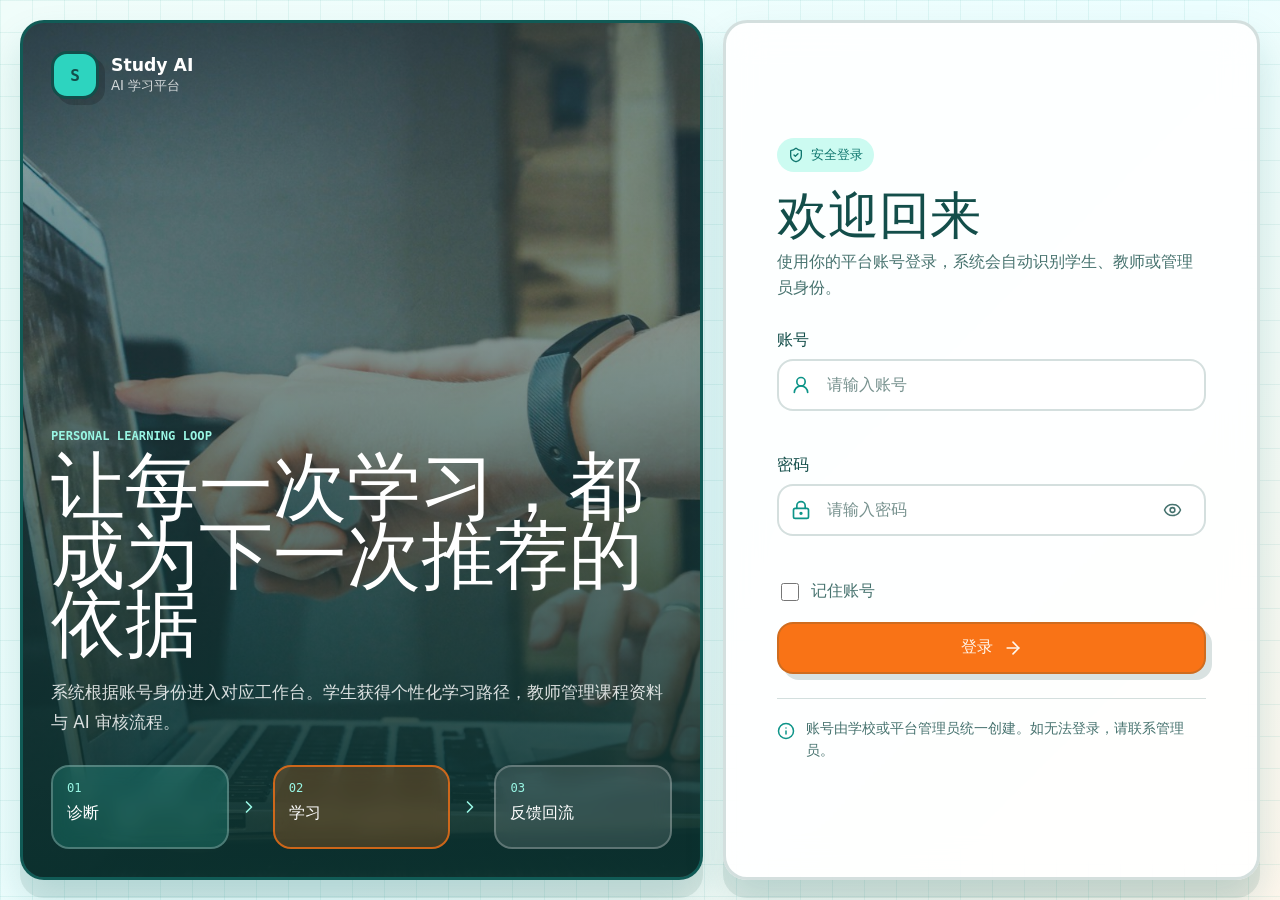
==== src/main/resources/static/login.html @ c4ea41bf "feat: add role-based frontend workspaces" ====
<!doctype html>
<html lang="zh-CN">
  <head>
    <meta charset="UTF-8" />
    <meta name="viewport" content="width=device-width, initial-scale=1.0" />
    <meta name="theme-color" content="#0d9488" />
    <title>登录 | Study AI</title>
    <link rel="stylesheet" href="./assets/login.css" />
    <script src="./assets/lucide.min.js" defer></script>
    <script src="./assets/login.js" defer></script>
  </head>
  <body>
    <main class="login-page">
      <section class="visual-panel" aria-labelledby="platform-title">
        <img
          class="visual-image"
          src="./assets/login-learning.jpg"
          alt="学生在电脑前进行在线学习"
        />
        <div class="visual-shade" aria-hidden="true"></div>

        <a class="brand brand-on-image" href="./login.html" aria-label="Study AI 登录首页">
          <span class="brand-mark">S</span>
          <span>
            <strong>Study AI</strong>
            <small>AI 学习平台</small>
          </span>
        </a>

        <div class="visual-copy">
          <p class="eyebrow eyebrow-light">PERSONAL LEARNING LOOP</p>
          <h1 id="platform-title">让每一次学习，都成为下一次推荐的依据</h1>
          <p>系统根据账号身份进入对应工作台。学生获得个性化学习路径，教师管理课程资料与 AI 审核流程。</p>
        </div>

        <div class="loop-preview" aria-label="AI 学习闭环">
          <div class="loop-step is-complete">
            <span>01</span>
            <strong>诊断</strong>
          </div>
          <i data-lucide="chevron-right" aria-hidden="true"></i>
          <div class="loop-step is-current">
            <span>02</span>
            <strong>学习</strong>
          </div>
          <i data-lucide="chevron-right" aria-hidden="true"></i>
          <div class="loop-step">
            <span>03</span>
            <strong>反馈回流</strong>
          </div>
        </div>
      </section>

      <section class="form-panel" aria-labelledby="login-title">
        <div class="mobile-brand">
          <span class="brand-mark">S</span>
          <span>
            <strong>Study AI</strong>
            <small>AI 学习平台</small>
          </span>
        </div>

        <div class="login-card">
          <header class="form-heading">
            <span class="status-pill">
              <i data-lucide="shield-check" aria-hidden="true"></i>
              安全登录
            </span>
            <h2 id="login-title">欢迎回来</h2>
            <p>使用你的平台账号登录，系统会自动识别学生、教师或管理员身份。</p>
          </header>

          <div class="alert" id="form-alert" role="alert" aria-live="polite" hidden>
            <i data-lucide="circle-alert" aria-hidden="true"></i>
            <span id="form-alert-text"></span>
          </div>

          <form id="login-form" novalidate>
            <div class="field">
              <label for="username">账号</label>
              <div class="input-shell">
                <i data-lucide="user-round" aria-hidden="true"></i>
                <input
                  id="username"
                  name="username"
                  type="text"
                  autocomplete="username"
                  minlength="4"
                  placeholder="请输入账号"
                  aria-describedby="username-error"
                  required
                />
              </div>
              <p class="field-error" id="username-error"></p>
            </div>

            <div class="field">
              <div class="label-row">
                <label for="password">密码</label>
              </div>
              <div class="input-shell">
                <i data-lucide="lock-keyhole" aria-hidden="true"></i>
                <input
                  id="password"
                  name="password"
                  type="password"
                  autocomplete="current-password"
                  minlength="8"
                  placeholder="请输入密码"
                  aria-describedby="password-error"
                  required
                />
                <button class="password-toggle" id="password-toggle" type="button" aria-label="显示密码" aria-pressed="false">
                  <i data-lucide="eye" aria-hidden="true"></i>
                </button>
              </div>
              <p class="field-error" id="password-error"></p>
            </div>

            <label class="remember-row">
              <input id="remember-username" type="checkbox" />
              <span>记住账号</span>
            </label>

            <button class="submit-button" id="submit-button" type="submit">
              <span class="button-label">登录</span>
              <i data-lucide="arrow-right" aria-hidden="true"></i>
              <span class="spinner" aria-hidden="true"></span>
            </button>
          </form>

          <section class="success-panel" id="success-panel" aria-live="polite" hidden>
            <span class="success-icon"><i data-lucide="check" aria-hidden="true"></i></span>
            <p class="eyebrow">SIGNED IN</p>
            <h3>登录成功</h3>
            <p><strong id="success-username"></strong>，已识别为 <span id="success-role"></span>。</p>
            <p class="success-note">对应工作台页面接入后，将从这里自动进入。</p>
          </section>

          <footer class="form-footer">
            <i data-lucide="info" aria-hidden="true"></i>
            <span>账号由学校或平台管理员统一创建。如无法登录，请联系管理员。</span>
          </footer>
        </div>
      </section>
    </main>
  </body>
</html>
---- src/main/resources/static/assets/login.css ----
:root {
  --ink: #134e4a;
  --muted: #47736f;
  --primary: #0d9488;
  --primary-dark: #0f766e;
  --secondary: #2dd4bf;
  --soft: #ccfbf1;
  --surface: #ffffff;
  --background: #f0fdfa;
  --accent: #f97316;
  --accent-dark: #c2410c;
  --danger: #b91c1c;
  --danger-soft: #fee2e2;
  --line: rgba(19, 78, 74, 0.18);
  --shadow: 0 18px 0 rgba(19, 78, 74, 0.1), 0 22px 38px rgba(15, 118, 110, 0.18);
  color: var(--ink);
  font-family: "Segoe UI", "Microsoft YaHei", system-ui, sans-serif;
  font-synthesis: none;
}

* {
  box-sizing: border-box;
}

body {
  min-width: 320px;
  min-height: 100vh;
  margin: 0;
  background: var(--background);
}

button,
input {
  font: inherit;
}

button,
a,
label[for],
.remember-row {
  cursor: pointer;
}

button:focus-visible,
a:focus-visible,
input:focus-visible {
  outline: 3px solid rgba(249, 115, 22, 0.5);
  outline-offset: 3px;
}

[hidden] {
  display: none !important;
}

.login-page {
  display: grid;
  grid-template-columns: minmax(0, 1.12fr) minmax(440px, 0.88fr);
  gap: 20px;
  min-height: 100vh;
  padding: 20px;
  background:
    linear-gradient(90deg, rgba(13, 148, 136, 0.08) 1px, transparent 1px),
    linear-gradient(rgba(13, 148, 136, 0.08) 1px, transparent 1px),
    linear-gradient(135deg, #f0fdfa 0%, #ecfeff 56%, #fff7ed 100%);
  background-size: 32px 32px, 32px 32px, auto;
}

.visual-panel,
.form-panel {
  min-width: 0;
  border: 3px solid var(--line);
  border-radius: 24px;
  box-shadow: var(--shadow);
}

.visual-panel {
  position: relative;
  display: flex;
  flex-direction: column;
  justify-content: space-between;
  min-height: calc(100vh - 40px);
  padding: 28px;
  overflow: hidden;
  color: #ffffff;
  background: #115e59;
}

.visual-image,
.visual-shade {
  position: absolute;
  inset: 0;
  width: 100%;
  height: 100%;
}

.visual-image {
  object-fit: cover;
  object-position: center;
}

.visual-shade {
  background: linear-gradient(180deg, rgba(9, 48, 45, 0.42) 0%, rgba(9, 48, 45, 0.48) 36%, rgba(9, 48, 45, 0.94) 100%);
}

.brand,
.mobile-brand {
  display: flex;
  align-items: center;
  gap: 12px;
}

.brand {
  color: inherit;
  text-decoration: none;
}

.brand-on-image,
.visual-copy,
.loop-preview {
  position: relative;
  z-index: 1;
}

.brand-mark {
  display: grid;
  width: 48px;
  height: 48px;
  flex: 0 0 48px;
  place-items: center;
  border: 3px solid currentColor;
  border-radius: 16px;
  background: var(--secondary);
  color: var(--ink);
  box-shadow: 6px 6px 0 rgba(0, 0, 0, 0.18);
  font-family: Consolas, "Microsoft YaHei", monospace;
  font-weight: 700;
}

.brand strong,
.brand small,
.mobile-brand strong,
.mobile-brand small {
  display: block;
}

.brand strong,
.mobile-brand strong {
  font-size: 1.08rem;
}

.brand small,
.mobile-brand small {
  margin-top: 2px;
  opacity: 0.78;
}

.visual-copy {
  max-width: 800px;
  margin-top: auto;
  padding-top: 60px;
}

.eyebrow {
  margin: 0 0 10px;
  color: var(--muted);
  font-family: Consolas, "Microsoft YaHei", monospace;
  font-size: 0.76rem;
  font-weight: 700;
  letter-spacing: 0;
}

.eyebrow-light {
  color: #99f6e4;
}

.visual-copy h1 {
  max-width: 760px;
  margin: 0;
  font-size: clamp(2.8rem, 5.8vw, 6.4rem);
  line-height: 0.92;
  letter-spacing: 0;
}

.visual-copy > p:last-child {
  max-width: 680px;
  margin: 20px 0 0;
  color: rgba(255, 255, 255, 0.84);
  font-size: 1.05rem;
  line-height: 1.75;
}

.loop-preview {
  display: grid;
  grid-template-columns: minmax(0, 1fr) 24px minmax(0, 1fr) 24px minmax(0, 1fr);
  gap: 10px;
  align-items: center;
  margin-top: 28px;
}

.loop-preview > svg {
  width: 20px;
  color: #99f6e4;
}

.loop-step {
  min-height: 84px;
  padding: 14px;
  border: 2px solid rgba(255, 255, 255, 0.24);
  border-radius: 18px;
  background: rgba(255, 255, 255, 0.12);
  backdrop-filter: blur(10px);
}

.loop-step span,
.loop-step strong {
  display: block;
}

.loop-step span {
  margin-bottom: 8px;
  color: #99f6e4;
  font-family: Consolas, "Microsoft YaHei", monospace;
  font-size: 0.76rem;
}

.loop-step.is-current {
  border-color: rgba(249, 115, 22, 0.76);
  background: rgba(249, 115, 22, 0.22);
}

.loop-step.is-complete {
  background: rgba(45, 212, 191, 0.2);
}

.form-panel {
  display: grid;
  align-content: center;
  padding: clamp(24px, 4vw, 54px);
  background: rgba(255, 255, 255, 0.9);
  backdrop-filter: blur(18px);
}

.mobile-brand {
  display: none;
  margin-bottom: 28px;
}

.login-card {
  width: min(100%, 520px);
  margin: 0 auto;
}

.form-heading {
  margin-bottom: 28px;
}

.status-pill {
  display: inline-flex;
  align-items: center;
  gap: 7px;
  width: fit-content;
  min-height: 34px;
  padding: 0 11px;
  border-radius: 999px;
  background: var(--soft);
  color: var(--primary-dark);
  font-size: 0.82rem;
  font-weight: 800;
}

.status-pill svg {
  width: 16px;
}

.form-heading h2 {
  margin: 18px 0 8px;
  font-size: clamp(2.3rem, 4vw, 4rem);
  line-height: 1;
  letter-spacing: 0;
}

.form-heading p,
.form-footer,
.success-panel p {
  color: var(--muted);
  line-height: 1.65;
}

.form-heading p {
  margin: 0;
}

#login-form {
  display: grid;
  gap: 18px;
}

.field {
  display: grid;
  gap: 8px;
}

.field label,
.label-row {
  font-weight: 800;
}

.input-shell {
  display: grid;
  grid-template-columns: 24px minmax(0, 1fr) auto;
  gap: 10px;
  align-items: center;
  min-height: 52px;
  padding: 0 12px;
  border: 2px solid var(--line);
  border-radius: 16px;
  background: #ffffff;
  transition: border-color 180ms ease, box-shadow 180ms ease, background 180ms ease;
}

.input-shell:focus-within {
  border-color: rgba(13, 148, 136, 0.7);
  box-shadow: 5px 5px 0 rgba(19, 78, 74, 0.1);
  background: #f8fffe;
}

.input-shell.is-invalid {
  border-color: rgba(185, 28, 28, 0.58);
  background: #fffafa;
}

.input-shell > svg {
  width: 20px;
  color: var(--primary);
}

.input-shell input {
  width: 100%;
  min-width: 0;
  height: 48px;
  border: 0;
  outline: 0;
  color: var(--ink);
  background: transparent;
}

.input-shell input::placeholder {
  color: #78928f;
}

.password-toggle {
  display: grid;
  width: 38px;
  height: 38px;
  place-items: center;
  border: 0;
  border-radius: 12px;
  background: transparent;
  color: var(--muted);
}

.password-toggle:hover {
  background: var(--soft);
  color: var(--primary-dark);
}

.password-toggle svg {
  width: 19px;
}

.field-error {
  min-height: 18px;
  margin: 0;
  color: var(--danger);
  font-size: 0.84rem;
}

.remember-row {
  display: flex;
  align-items: center;
  gap: 9px;
  width: fit-content;
  color: var(--muted);
  font-weight: 600;
}

.remember-row input {
  width: 18px;
  height: 18px;
  accent-color: var(--primary);
}

.submit-button {
  position: relative;
  display: flex;
  align-items: center;
  justify-content: center;
  gap: 10px;
  min-height: 52px;
  border: 2px solid var(--line);
  border-radius: 16px;
  background: var(--accent);
  color: #fff7ed;
  box-shadow: 6px 6px 0 rgba(19, 78, 74, 0.16);
  font-weight: 800;
  transition: background 180ms ease, box-shadow 180ms ease, transform 180ms ease;
}

.submit-button:hover:not(:disabled) {
  background: #ea580c;
  box-shadow: 7px 7px 0 rgba(19, 78, 74, 0.18);
  transform: translateY(-1px);
}

.submit-button:active:not(:disabled) {
  transform: translateY(1px);
  box-shadow: inset 0 3px 10px rgba(154, 52, 18, 0.34);
}

.submit-button:disabled {
  cursor: wait;
  opacity: 0.78;
}

.submit-button > svg {
  width: 20px;
}

.spinner {
  display: none;
  width: 20px;
  height: 20px;
  border: 3px solid rgba(255, 255, 255, 0.42);
  border-top-color: #ffffff;
  border-radius: 50%;
  animation: spin 700ms linear infinite;
}

.submit-button.is-loading > svg,
.submit-button.is-loading .button-label {
  visibility: hidden;
}

.submit-button.is-loading .spinner {
  position: absolute;
  display: block;
}

.alert {
  display: grid;
  grid-template-columns: 22px 1fr;
  gap: 10px;
  align-items: start;
  margin-bottom: 18px;
  padding: 13px 14px;
  border: 2px solid rgba(185, 28, 28, 0.22);
  border-radius: 16px;
  background: var(--danger-soft);
  color: var(--danger);
  line-height: 1.5;
}

.alert svg {
  width: 20px;
  margin-top: 1px;
}

.success-panel {
  padding: 28px;
  border: 3px solid rgba(13, 148, 136, 0.34);
  border-radius: 22px;
  background: #ecfeff;
  box-shadow: 8px 8px 0 rgba(19, 78, 74, 0.1);
  text-align: center;
}

.success-icon {
  display: grid;
  width: 58px;
  height: 58px;
  margin: 0 auto 16px;
  place-items: center;
  border: 3px solid var(--ink);
  border-radius: 18px;
  background: var(--secondary);
  box-shadow: 5px 5px 0 rgba(19, 78, 74, 0.14);
}

.success-panel h3 {
  margin: 6px 0 8px;
  font-size: 2rem;
}

.success-panel p {
  margin: 0;
}

.success-note {
  margin-top: 12px !important;
  font-size: 0.9rem;
}

.form-footer {
  display: grid;
  grid-template-columns: 20px 1fr;
  gap: 9px;
  margin-top: 24px;
  padding-top: 18px;
  border-top: 1px solid var(--line);
  font-size: 0.86rem;
}

.form-footer svg {
  width: 18px;
  margin-top: 2px;
  color: var(--primary);
}

@keyframes spin {
  to {
    transform: rotate(360deg);
  }
}

@media (max-width: 1040px) {
  .login-page {
    grid-template-columns: minmax(0, 0.9fr) minmax(420px, 1.1fr);
  }

  .visual-copy h1 {
    font-size: clamp(2.5rem, 6vw, 4.6rem);
  }

  .loop-preview {
    grid-template-columns: 1fr;
  }

  .loop-preview > svg {
    display: none;
  }
}

@media (max-width: 780px) {
  .login-page {
    display: block;
    min-height: 100vh;
    padding: 12px;
  }

  .visual-panel {
    display: none;
  }

  .form-panel {
    min-height: calc(100vh - 24px);
    padding: 22px;
  }

  .mobile-brand {
    display: flex;
  }

  .login-card {
    margin: auto;
  }

  .form-heading h2 {
    font-size: clamp(2.3rem, 12vw, 3.4rem);
  }
}

@media (prefers-reduced-motion: reduce) {
  *,
  *::before,
  *::after {
    scroll-behavior: auto !important;
    transition: none !important;
    animation: none !important;
  }
}
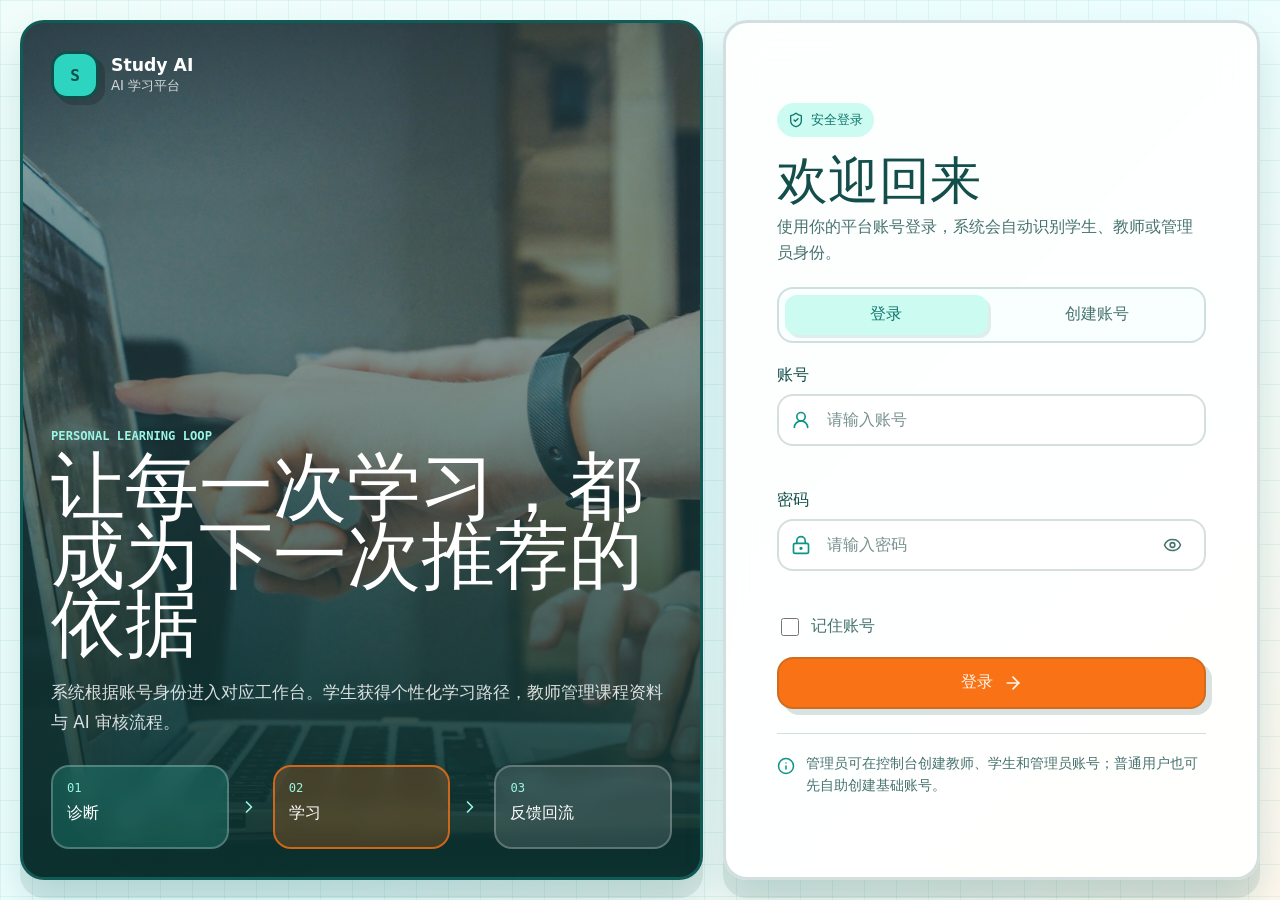
==== commit e4fa431e: "new" ====
--- a/src/main/resources/static/login.html
+++ b/src/main/resources/static/login.html
@@ -64,11 +64,16 @@
           <header class="form-heading">
             <span class="status-pill">
               <i data-lucide="shield-check" aria-hidden="true"></i>
-              安全登录
+              <span id="mode-pill-text">安全登录</span>
             </span>
             <h2 id="login-title">欢迎回来</h2>
-            <p>使用你的平台账号登录，系统会自动识别学生、教师或管理员身份。</p>
+            <p id="login-subtitle">使用你的平台账号登录，系统会自动识别学生、教师或管理员身份。</p>
           </header>
+
+          <div class="mode-switch" role="tablist" aria-label="账号操作">
+            <button class="is-active" id="login-mode-button" type="button" role="tab" aria-selected="true">登录</button>
+            <button id="register-mode-button" type="button" role="tab" aria-selected="false">创建账号</button>
+          </div>
 
           <div class="alert" id="form-alert" role="alert" aria-live="polite" hidden>
             <i data-lucide="circle-alert" aria-hidden="true"></i>
@@ -117,6 +122,25 @@
               <p class="field-error" id="password-error"></p>
             </div>
 
+            <div class="field" id="check-password-field" hidden>
+              <div class="label-row">
+                <label for="check-password">确认密码</label>
+              </div>
+              <div class="input-shell">
+                <i data-lucide="badge-check" aria-hidden="true"></i>
+                <input
+                  id="check-password"
+                  name="checkPassword"
+                  type="password"
+                  autocomplete="new-password"
+                  minlength="8"
+                  placeholder="请再次输入密码"
+                  aria-describedby="check-password-error"
+                />
+              </div>
+              <p class="field-error" id="check-password-error"></p>
+            </div>
+
             <label class="remember-row">
               <input id="remember-username" type="checkbox" />
               <span>记住账号</span>
@@ -139,7 +163,7 @@
 
           <footer class="form-footer">
             <i data-lucide="info" aria-hidden="true"></i>
-            <span>账号由学校或平台管理员统一创建。如无法登录，请联系管理员。</span>
+            <span id="form-footer-text">管理员可在控制台创建教师、学生和管理员账号；普通用户也可先自助创建基础账号。</span>
           </footer>
         </div>
       </section>
--- a/src/main/resources/static/assets/login.css
+++ b/src/main/resources/static/assets/login.css
@@ -290,6 +290,33 @@
   margin: 0;
 }
 
+.mode-switch {
+  display: grid;
+  grid-template-columns: 1fr 1fr;
+  gap: 8px;
+  margin: -8px 0 22px;
+  padding: 6px;
+  border: 2px solid var(--line);
+  border-radius: 16px;
+  background: #f8fffe;
+}
+
+.mode-switch button {
+  min-width: 0;
+  min-height: 40px;
+  border: 0;
+  border-radius: 12px;
+  background: transparent;
+  color: var(--muted);
+  font-weight: 800;
+}
+
+.mode-switch button.is-active {
+  background: var(--soft);
+  color: var(--primary-dark);
+  box-shadow: 3px 3px 0 rgba(19, 78, 74, 0.1);
+}
+
 #login-form {
   display: grid;
   gap: 18px;
